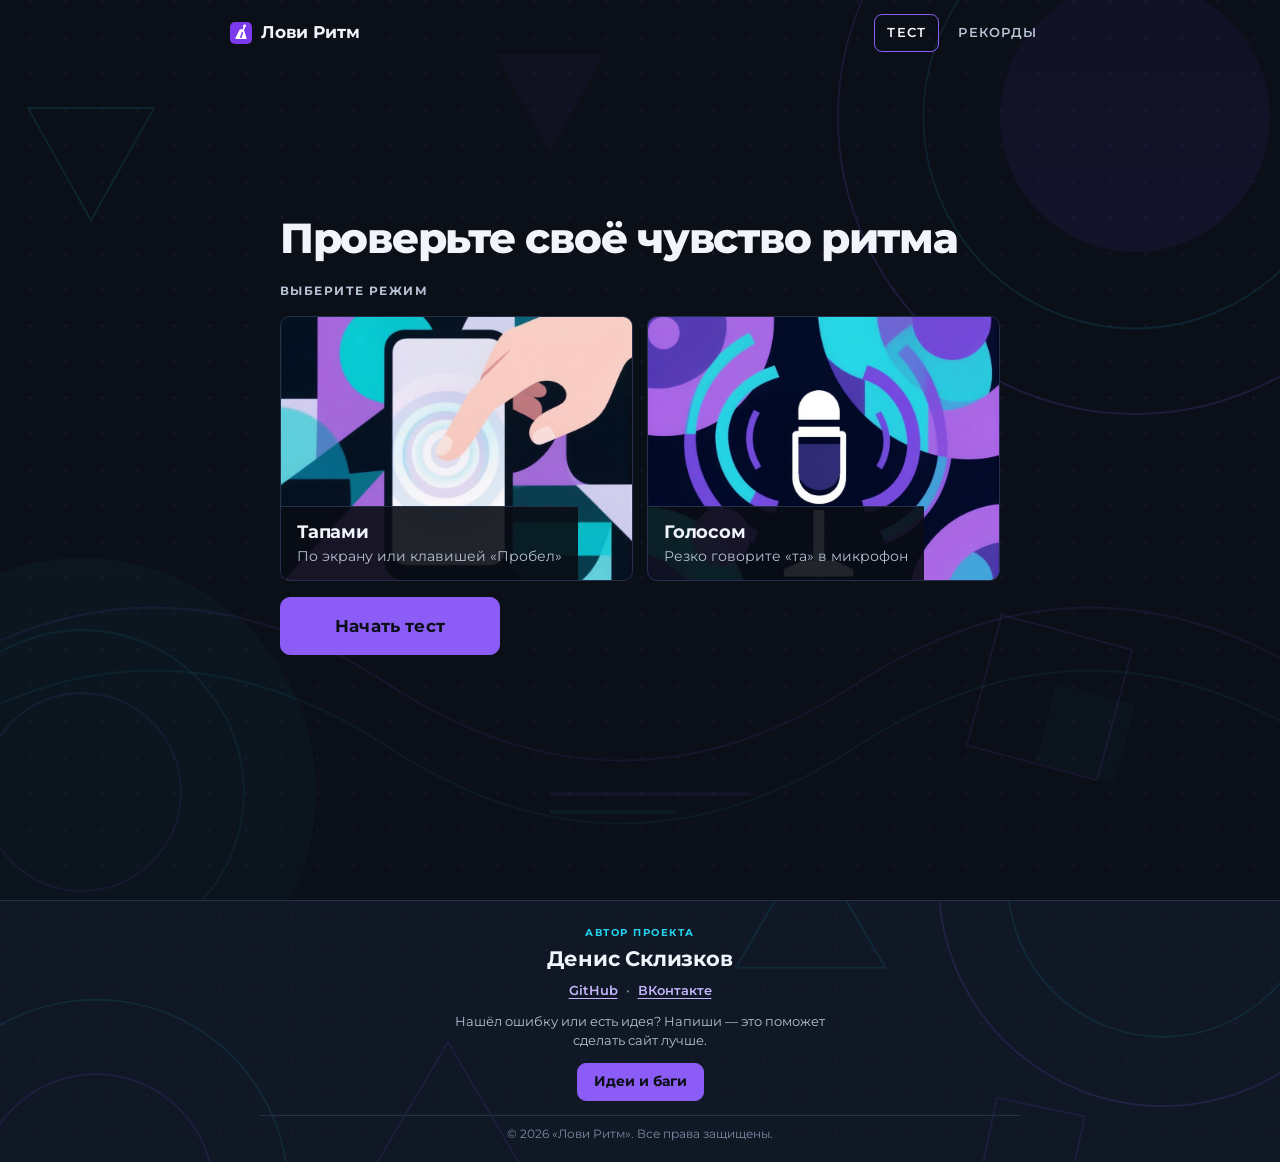
==== index.html @ a4153d5f "Добавить SEO-файлы, favicon и Open Graph" ====
﻿<!DOCTYPE html>
<html lang="ru">
<head>
  <meta charset="utf-8">
  <meta name="viewport" content="width=device-width, initial-scale=1, viewport-fit=cover">
  <title>Лови Ритм — проверь чувство ритма</title>
  <meta name="description" content="20 секунд: тапай или говори «та» в такт клику, а когда звук выключится — держи темп сам. Честная шкала до 1000 баллов.">
  <meta name="robots" content="index, follow">
  <meta name="author" content="Денис Склизков">
  <meta name="theme-color" content="#0b0f18">
  <meta name="apple-mobile-web-app-capable" content="yes">
  <meta name="apple-mobile-web-app-status-bar-style" content="black-translucent">

  <link rel="canonical" href="https://loviritm.github.io/">
  <link rel="icon" href="/favicon.ico" sizes="any">
  <link rel="icon" href="/static/img/favicon.svg?v=2" type="image/svg+xml">
  <link rel="icon" href="/static/img/favicon-32.png?v=2" sizes="32x32" type="image/png">
  <link rel="apple-touch-icon" href="/static/img/apple-touch-icon.png?v=2">
  <link rel="manifest" href="/manifest.json">

  <meta property="og:type" content="website">
  <meta property="og:site_name" content="Лови Ритм">
  <meta property="og:locale" content="ru_RU">
  <meta property="og:title" content="Лови Ритм — проверь чувство ритма">
  <meta property="og:description" content="20 секунд: тапай или говори «та» в такт клику, а когда звук выключится — держи темп сам. Честная шкала до 1000 баллов.">
  <meta property="og:url" content="https://loviritm.github.io/">
  <meta property="og:image" content="https://loviritm.github.io/static/img/og-image.jpg">
  <meta property="og:image:type" content="image/jpeg">
  <meta property="og:image:width" content="1200">
  <meta property="og:image:height" content="630">
  <meta property="og:image:alt" content="Лови Ритм — проверьте чувство ритма">
  <meta name="twitter:card" content="summary_large_image">
  <meta name="twitter:title" content="Лови Ритм — проверь чувство ритма">
  <meta name="twitter:description" content="20 секунд: тапай или говори «та» в такт клику, а когда звук выключится — держи темп сам. Честная шкала до 1000 баллов.">
  <meta name="twitter:image" content="https://loviritm.github.io/static/img/og-image.jpg">
  <meta name="twitter:image:alt" content="Лови Ритм — проверьте чувство ритма">

  <script type="application/ld+json">{"@context":"https://schema.org","@graph":[{"@type":"WebSite","@id":"https://loviritm.github.io/#website","url":"https://loviritm.github.io/","name":"Лови Ритм","description":"Онлайн-тест чувства ритма: тапами или голосом.","inLanguage":"ru-RU"},{"@type":"WebPage","@id":"https://loviritm.github.io/#webpage","url":"https://loviritm.github.io/","name":"Лови Ритм — проверь чувство ритма","description":"20 секунд: тапай или говори «та» в такт клику, а когда звук выключится — держи темп сам. Честная шкала до 1000 баллов.","isPartOf":{"@id":"https://loviritm.github.io/#website"},"inLanguage":"ru-RU"},{"@type":"WebApplication","@id":"https://loviritm.github.io/#app","name":"Лови Ритм — тест чувства ритма","url":"https://loviritm.github.io/","description":"20 секунд: тапай или говори «та» в такт клику, а когда звук выключится — держи темп сам. Честная шкала до 1000 баллов.","applicationCategory":"GameApplication","operatingSystem":"Any","browserRequirements":"Requires JavaScript","offers":{"@type":"Offer","price":"0","priceCurrency":"RUB"},"author":{"@type":"Person","name":"Денис Склизков","url":"https://github.com/denklin18-star"},"isPartOf":{"@id":"https://loviritm.github.io/#website"}}]}</script>
  <link rel="stylesheet" href="/static/css/app.css?v=46">
  
</head>
<body data-page="test">
  <div class="page">
    <header class="topbar">
      <a class="brand" href="/" aria-label="Лови Ритм">
        <svg class="brand__icon" viewBox="0 0 64 64" aria-hidden="true" focusable="false">
          <rect width="64" height="64" rx="14" fill="#7c3aed"/>
          <path d="M27.4 23.2c.25-1.5 1.2-2.2 2.7-2.2h7.8c1.5 0 2.45.7 2.7 2.2L48.2 46.4c.4 2-.75 3.2-2.7 3.2H18.5c-1.95 0-3.1-1.2-2.7-3.2z" fill="#ffffff"/>
          <path d="M31.6 44.6 36.4 30" stroke="#7c3aed" stroke-width="4.6" stroke-linecap="round"/>
          <path d="M37 27.5 41.6 14.5" stroke="#ffffff" stroke-width="4.6" stroke-linecap="round"/>
          <circle cx="42.6" cy="11.8" r="4.2" fill="#ffffff"/>
        </svg>Лови Ритм
      </a>
      <nav class="topnav" aria-label="Разделы">
        <a class="nav-link is-active" href="/" aria-current="page">Тест</a>
        <a class="nav-link" href="/records.html">Рекорды</a>
      </nav>
    </header>

    <main id="main"><div class="wrap">

  <!-- ======================= СТАРТ ======================= -->
  <section id="screenStart" class="screen">
    <h1 class="hero">Проверьте своё чувство ритма</h1>

    <p class="step">Выберите режим</p>
    <div class="modes" role="group" aria-label="Способ ввода">
      <button type="button" id="modeTap" class="mode" aria-pressed="false">
        <img class="mode__img" src="/static/img/mode-tap.jpg" alt="" width="900" height="675"
             loading="eager" decoding="async">
        <span class="mode__scrim" aria-hidden="true"></span>
        <span class="mode__body">
          <span class="mode__name">Тапами</span>
          <span class="mode__desc">По экрану или клавишей «Пробел»</span>
        </span>
      </button>
      <button type="button" id="modeVoice" class="mode" aria-pressed="false">
        <img class="mode__img" src="/static/img/mode-voice.jpg" alt="" width="900" height="675"
             loading="eager" decoding="async">
        <span class="mode__scrim" aria-hidden="true"></span>
        <span class="mode__body">
          <span class="mode__name">Голосом</span>
          <span class="mode__desc">Резко говорите «та» в микрофон</span>
        </span>
      </button>
    </div>

    <button type="button" id="btnStart" class="btn btn--big">Начать тест</button>
    <p id="micStatus" class="notice" hidden></p>
  </section>

  <!-- ====================== РЕЗУЛЬТАТ ===================== -->
  <section id="screenResults" class="screen" hidden>
    <p class="pill">Тест пройден</p>

    <div class="score">
      <span id="finalScore" class="score__num">0</span>
      <span class="score__max">из 1000</span>
    </div>
    <h2 id="finalRank" class="rank"></h2>
    <p id="finalNote" class="lead lead--small"></p>

    <div class="stats">
      <div class="stat"><b id="statAbs">—</b><span>средняя ошибка</span></div>
      <div class="stat"><b id="statSpread">—</b><span>разброс</span></div>
      <div class="stat"><b id="statBias">—</b><span>спешите / тянете</span></div>
      <div class="stat"><b id="statTaps">—</b><span>зачётных ударов</span></div>
    </div>

    <form id="saveForm" class="save">
      <input id="nameInput" type="text" maxlength="20" placeholder="Ваше имя"
             autocomplete="off" aria-label="Ваше имя">
      <button id="btnSave" class="btn btn--big" type="submit">Сохранить в рекорды</button>
    </form>
    <p id="saveMsg" class="notice"></p>

    <div class="actions">
      <button type="button" id="btnAgain" class="btn btn--ghost">Пройти ещё раз</button>
      <a class="btn btn--ghost" href="/records.html">Таблица рекордов</a>
    </div>

    <details class="details">
      <summary>Подробно по ударам</summary>
      <div id="beatCells" class="cells"></div>
      <div id="chart" class="chart"></div>
    </details>
  </section>
</div>

<!-- ============ ТЕСТ: тап работает по всему экрану ============ -->
<section id="screenTest" class="stage-wrap" hidden>
  <div id="stage" class="stage" role="button" tabindex="0" aria-label="Тапайте в ритм">
    <p id="stageKicker" class="stage__kicker"></p>
    <p id="stageMain" class="stage__main"></p>
    <p id="stageSub" class="stage__sub"></p>
  </div>
  <button type="button" id="btnStop" class="stage__stop">Завершить</button>
</section>
</main>
  </div>

  <footer class="foot">
    <section class="author-card" aria-labelledby="authorTitle" data-reveal>
      <p class="author-card__kicker" id="authorTitle">Автор проекта</p>
      <p class="author-card__name">Денис Склизков</p>
      <p class="author-card__links">
        <a href="https://github.com/denklin18-star" target="_blank" rel="noopener noreferrer">GitHub</a>
        <span class="author-card__sep" aria-hidden="true">·</span>
        <a href="https://vk.ru/folkdens" target="_blank" rel="noopener noreferrer">ВКонтакте</a>
      </p>
      <p class="author-card__lead">
        Нашёл ошибку или есть идея? Напиши — это поможет сделать сайт лучше.
      </p>
      <a class="author-card__cta"
         href="https://forms.yandex.ru/u/6af823d995add5f825b79e10/"
         target="_blank"
         rel="noopener noreferrer">
        Идеи и баги
      </a>
      <p class="author-card__copyright">© 2026 «Лови Ритм». Все права защищены.</p>
    </section>
  </footer>

  <script src="/static/js/online.js?v=1" defer></script>
  <script src="/static/js/site.js?v=9" defer></script>
  <script src="/static/js/feedback.js?v=5" defer></script>
  <script src="/static/js/voice-gate.js?v=4" defer></script><script src="/static/js/mic.js?v=4" defer></script><script src="/static/js/test.js?v=32" defer></script>
</body>
</html>
---- static/css/app.css ----
﻿/* ============================================================
   Лови Ритм — единый стиль (тест + рекорды)
   Тёмная тема, геометрическая графика, крупная типографика.
   ============================================================ */

/* Montserrat — геометрический гротеск с кириллицей, лежит локально,
   поэтому сайт остаётся офлайновым. */
@font-face {
  font-family: "Montserrat";
  font-style: normal;
  font-weight: 300 900;
  font-display: swap;
  src: url("/static/fonts/montserrat-cyrillic.woff2") format("woff2");
  unicode-range: U+0301, U+0400-045F, U+0490-0491, U+04B0-04B1, U+2116;
}

@font-face {
  font-family: "Montserrat";
  font-style: normal;
  font-weight: 300 900;
  font-display: swap;
  src: url("/static/fonts/montserrat-latin.woff2") format("woff2");
  unicode-range: U+0000-00FF, U+0131, U+0152-0153, U+02BB-02BC, U+02C6, U+02DA, U+02DC,
    U+0304, U+0308, U+0329, U+2000-206F, U+20AC, U+2122, U+2191, U+2193, U+2212, U+2215,
    U+FEFF, U+FFFD;
}

:root {
  --bg: #0b0f18;
  --card: #131a26;
  --card-2: #182131;
  --line: #253149;
  --text: #f1f5fb;
  --dim: #b6c1d4;
  --muted: #7d8aa3;
  --accent: #8b5cf6;
  --accent-strong: #7c3aed;
  --accent-2: #22d3ee;
  --mint: #4ade80;
  --warn: #fbbf24;
  --bad: #fb7185;
  --radius: 10px;

  /* Геометрический орнамент вместо фотографии: одинаково читается
     на любом экране, не требует отдельного кадра под мобильные. */
  --bg-pattern: url("/static/img/bg-geometry.svg");

  /* Типографическая шкала: заголовки, текст, подписи. */
  --fs-h1: clamp(32px, 4.6vw, 42px);
  --fs-h2: clamp(23px, 3vw, 28px);
  --fs-lead: clamp(16px, 1.5vw, 17.5px);
  --fs-body: 15.5px;
  --fs-small: 13.5px;
  --fs-micro: 11.5px;
  --lh-tight: 1.1;
  --lh-text: 1.6;
}

* { box-sizing: border-box; }

[hidden] { display: none !important; }

html { -webkit-text-size-adjust: 100%; }

body {
  margin: 0;
  min-height: 100dvh;
  display: flex;
  flex-direction: column;
  overflow-x: hidden;
  font-family: "Montserrat", system-ui, -apple-system, "Segoe UI", Roboto, "Helvetica Neue", Arial, sans-serif;
  color: var(--text);
  background: var(--bg);
  line-height: 1.6;
}

/* Оболочка сайта: шапка и контент занимают ровно один экран.
   Панель автора лежит ниже, поэтому её видно только при прокрутке. */
.page {
  display: flex;
  flex-direction: column;
  width: 100%;
  min-height: 100dvh;
}

/* Контент растягивается на свободное место, подвал идёт следом за ним. */
main {
  flex: 1 0 auto;
  display: flex;
  flex-direction: column;
}

/* Фон страницы: плоский геометрический орнамент, приглушённый
   затемнением — текст и карточки остаются читаемыми. */
body::before {
  content: "";
  position: fixed;
  inset: 0;
  z-index: -1;
  pointer-events: none;
  background:
    linear-gradient(180deg,
      rgba(11, 15, 24, 0.55) 0%,
      rgba(11, 15, 24, 0.40) 40%,
      rgba(11, 15, 24, 0.62) 100%),
    var(--bg-pattern) center / cover no-repeat,
    var(--bg);
}

body.is-testing { overflow: hidden; }


a { color: inherit; }

button, input { font: inherit; }

/* --------------------------- Шапка --------------------------- */

.topbar {
  display: flex;
  flex-wrap: wrap;
  align-items: center;
  justify-content: space-between;
  gap: 8px 12px;
  padding: 14px max(20px, env(safe-area-inset-right, 0px)) 14px max(20px, env(safe-area-inset-left, 0px));
  width: 100%;
  max-width: 860px;
  margin: 0 auto;
}

.brand {
  display: inline-flex;
  align-items: center;
  gap: 9px;
  font-weight: 700;
  font-size: 17px;
  letter-spacing: -0.01em;
  text-decoration: none;
}

.brand__icon {
  width: 22px;
  height: 22px;
  display: block;
  flex: none;
}

.topnav { display: flex; flex-wrap: wrap; gap: 6px; }

.topnav .nav-link {
  text-decoration: none;
  color: var(--dim);
  font-size: 12.5px;
  font-weight: 600;
  letter-spacing: 0.1em;
  text-transform: uppercase;
  padding: 8px 12px;
  border-radius: 8px;
  border: 1px solid transparent;
}

.topnav .nav-link:hover { color: var(--text); }

.topnav .nav-link.is-active {
  color: var(--text);
  background: transparent;
  border-color: var(--accent);
}

/* -------------------------- Каркас --------------------------- */

.wrap {
  flex: 1 0 auto;
  display: flex;
  flex-direction: column;
  width: 100%;
  max-width: 760px;
  margin: 0 auto;
  padding: 24px max(20px, env(safe-area-inset-right, 0px)) 24px max(20px, env(safe-area-inset-left, 0px));
}

.screen { display: flex; flex-direction: column; gap: 16px; }

/* Главная: блок стоит по центру свободного места, поэтому отступы
   сверху и снизу одинаковые. При нехватке высоты упирается вверх. */
#screenStart { margin-block: auto; }

/* Воздух между контентом и панелью автора на обеих страницах:
   на широких экранах блок главной заодно поднимается ближе к шапке. */
body[data-page="test"] main,
body[data-page="records"] main { padding-bottom: 96px; }

/* На телефонах контент занимает экран целиком — отступ поменьше. */
@media (max-width: 899px) {
  body[data-page="test"] main,
  body[data-page="records"] main { padding-bottom: 80px; }
}

/* Надзаголовок: мелкая подпись над H1, без плашки. */
.pill {
  align-self: flex-start;
  margin: 0;
  padding: 0;
  font-size: var(--fs-micro);
  font-weight: 700;
  letter-spacing: 0.16em;
  text-transform: uppercase;
  color: var(--accent-2);
  background: none;
  border: none;
  border-radius: 0;
}

.hero {
  margin: 0;
  font-size: var(--fs-h1);
  font-weight: 800;
  letter-spacing: -0.03em;
  line-height: var(--lh-tight);
  color: var(--text);
  max-width: 26ch;
  text-wrap: balance;
  overflow-wrap: break-word;
}

.hero--small { font-size: var(--fs-h2); max-width: 24ch; }

.lead {
  margin: 0;
  max-width: 58ch;
  font-size: var(--fs-lead);
  line-height: var(--lh-text);
  color: var(--dim);
}

.lead b { color: var(--text); font-weight: 600; }

.lead--small { font-size: var(--fs-body); max-width: 64ch; }

.step {
  margin: 4px 0 0;
  font-size: 12px;
  font-weight: 700;
  letter-spacing: 0.12em;
  text-transform: uppercase;
  color: var(--dim);
}

.hint {
  margin: 0;
  max-width: 62ch;
  font-size: var(--fs-small);
  line-height: 1.55;
  color: var(--muted);
}

.hint b { color: var(--dim); }

/* --------------------------- Кнопки -------------------------- */

.btn {
  display: inline-flex;
  align-items: center;
  justify-content: center;
  gap: 8px;
  border: 1px solid var(--line);
  border-radius: var(--radius);
  background: transparent;
  color: var(--text);
  padding: 12px 20px;
  font-size: var(--fs-body);
  font-weight: 600;
  text-decoration: none;
  cursor: pointer;
  transition: border-color 0.15s ease, background 0.15s ease, color 0.15s ease, transform 0.08s ease;
  -webkit-tap-highlight-color: transparent;
}

.btn:hover { border-color: var(--accent); color: #ffffff; }
.btn:active { transform: translateY(1px); }
.btn:disabled { opacity: 0.55; cursor: default; }

.btn--big {
  width: 100%;
  padding: 15px 24px;
  font-size: 16.5px;
  font-weight: 700;
  letter-spacing: 0.01em;
  color: #0b0f18;
  border: 1px solid var(--accent);
  border-radius: var(--radius);
  background: var(--accent);
  box-shadow: none;
}

.btn--big:hover {
  background: #a78bfa;
  border-color: #a78bfa;
  color: #0b0f18;
}

.btn--big:active { background: var(--accent-strong); border-color: var(--accent-strong); }

.btn--ghost { background: transparent; }

.actions {
  display: flex;
  flex-wrap: wrap;
  gap: 10px;
  justify-content: flex-start;
  margin-top: 4px;
}

.actions .btn { flex: 0 1 auto; }

/* В строке действий крупная кнопка тоже по содержимому. */
.actions .btn--big {
  width: auto;
  min-width: 200px;
}

/* На широком экране главная кнопка не растягивается во всю колонку. */
@media (min-width: 640px) {
  .screen > .btn--big {
    width: auto;
    align-self: flex-start;
    min-width: 220px;
  }
}

/* ----------------------- Выбор режима ------------------------ */

.modes {
  display: grid;
  grid-template-columns: repeat(auto-fit, minmax(230px, 1fr));
  gap: 14px;
}

.mode {
  position: relative;
  display: flex;
  flex-direction: column;
  justify-content: flex-end;
  overflow: hidden;
  padding: 0;
  min-height: 210px;
  aspect-ratio: 4 / 3;
  border-radius: var(--radius);
  border: 1px solid var(--line);
  background: var(--card);
  color: var(--text);
  cursor: pointer;
  text-align: left;
  transition: border-color 0.15s ease, transform 0.08s ease;
  -webkit-tap-highlight-color: transparent;
}

.mode:active { transform: translateY(1px); }
.mode:disabled { cursor: default; }

/* Иллюстрация режима: заполняет карточку, подпись лежит на плоской
   плашке — никаких градиентов и свечения. */
.mode__img {
  position: absolute;
  inset: 0;
  width: 100%;
  height: 100%;
  object-fit: cover;
  object-position: center;
  filter: none;
}

.mode__scrim {
  position: absolute;
  inset: 0;
  background: none;
}

.mode__body {
  position: relative;
  display: flex;
  flex-direction: column;
  gap: 3px;
  padding: 14px 16px;
  background: rgba(9, 13, 21, 0.9);
  border-top: 1px solid var(--line);
}

.mode__name {
  font-size: 18px;
  font-weight: 700;
  letter-spacing: -0.01em;
  line-height: 1.25;
}

.mode__desc {
  font-size: var(--fs-small);
  line-height: 1.4;
  color: var(--dim);
  text-wrap: pretty;
}

.mode:hover { border-color: #3d4a6b; }

.mode.is-on {
  border-color: var(--accent);
  background: var(--card-2);
}

.mode.is-on .mode__body {
  background: var(--accent);
  border-top-color: var(--accent);
}

.mode.is-on .mode__name,
.mode.is-on .mode__desc { color: #0b0f18; }

.notice {
  margin: 0;
  font-size: var(--fs-small);
  line-height: 1.55;
  color: var(--dim);
  min-height: 1.2em;
}

.notice.is-error { color: var(--bad); }

/* --------------------- Экран теста (тап) --------------------- */

.stage-wrap {
  position: fixed;
  inset: 0;
  z-index: 60;
  display: flex;
  flex-direction: column;
}

.stage {
  position: relative;
  overflow: hidden;
  flex: 1;
  display: flex;
  flex-direction: column;
  align-items: center;
  justify-content: center;
  gap: 20px;
  padding: 40px max(22px, env(safe-area-inset-right, 0px)) 110px max(22px, env(safe-area-inset-left, 0px));
  text-align: center;
  cursor: pointer;
  user-select: none;
  -webkit-user-select: none;
  -webkit-tap-highlight-color: transparent;
  touch-action: manipulation;
  background:
    linear-gradient(180deg,
      rgba(11, 15, 24, 0.55) 0%,
      rgba(11, 15, 24, 0.35) 45%,
      rgba(11, 15, 24, 0.70) 100%),
    var(--bg-pattern) center / cover no-repeat,
    var(--bg);
  outline: none;
}

.stage__kicker {
  margin: 0;
  max-width: 100%;
  font-size: clamp(12px, 2.4vw, 19px);
  font-weight: 700;
  letter-spacing: 0.14em;
  text-transform: uppercase;
  color: var(--dim);
  overflow-wrap: anywhere;
}

.stage__main {
  margin: 0;
  font-size: clamp(36px, 9.5vw, 96px);
  font-weight: 850;
  letter-spacing: -0.02em;
  line-height: 1.08;
  max-width: min(16ch, 100%);
  overflow-wrap: anywhere;
}

.stage__main.is-count {
  font-size: clamp(110px, 30vw, 240px);
  font-variant-numeric: tabular-nums;
  color: #c2b0ff;
}

.stage__sub {
  margin: 0;
  font-size: clamp(19px, 3.6vw, 30px);
  font-weight: 500;
  color: var(--dim);
  max-width: min(24ch, 100%);
  overflow-wrap: anywhere;
}

/* Без музыки: тот же кадр, но с янтарным свечением — сразу видно,
   что что-то изменилось. */
.stage.is-silent {
  background:
    linear-gradient(180deg,
      rgba(11, 15, 24, 0.72) 0%,
      rgba(11, 15, 24, 0.55) 45%,
      rgba(11, 15, 24, 0.78) 100%),
    var(--bg-pattern) center / cover no-repeat,
    var(--bg);
}

.stage.is-silent .stage__kicker { color: var(--warn); }

/* Первые секунды тишины: максимально заметное «Продолжайте!». */
.stage.is-alert {
  background:
    linear-gradient(180deg,
      rgba(11, 15, 24, 0.70) 0%,
      rgba(11, 15, 24, 0.50) 45%,
      rgba(11, 15, 24, 0.80) 100%),
    var(--bg-pattern) center / cover no-repeat,
    var(--bg);
}

.stage.is-alert .stage__main {
  color: var(--warn);
  font-size: clamp(30px, 11vw, 120px);
  animation: alertPulse 0.9s ease-in-out infinite;
}

.stage.is-alert .stage__sub { color: var(--text); }

@keyframes alertPulse {
  0%, 100% { transform: scale(1); }
  50% { transform: scale(1.05); }
}

.tap-ripple {
  position: absolute;
  left: 50%;
  top: 50%;
  width: 200px;
  height: 200px;
  margin: -100px 0 0 -100px;
  border: 3px solid rgba(255, 255, 255, 0.75);
  border-radius: 50%;
  pointer-events: none;
  animation: ripple 0.45s ease-out forwards;
}

@keyframes ripple {
  from { transform: scale(0.55); opacity: 0.85; }
  to { transform: scale(1.5); opacity: 0; }
}

/* На широком экране круги крупнее; на телефоне 200px — предел,
   иначе кольцо уходит за края. */
@media (min-width: 720px) {
  .tap-ripple {
    width: 360px;
    height: 360px;
    margin: -180px 0 0 -180px;
    border-width: 4px;
  }
}

.stage__stop {
  position: absolute;
  left: 50%;
  bottom: calc(18px + env(safe-area-inset-bottom, 0px));
  transform: translateX(-50%);
  padding: 10px 20px;
  font-size: 13px;
  font-weight: 600;
  letter-spacing: 0.1em;
  text-transform: uppercase;
  color: var(--dim);
  background: rgba(19, 26, 38, 0.92);
  border: 1px solid var(--line);
  border-radius: 8px;
  cursor: pointer;
  -webkit-tap-highlight-color: transparent;
}

.stage__stop:hover { color: var(--text); }

/* -------------------------- Результат ------------------------ */

.score {
  display: flex;
  align-items: baseline;
  gap: 10px;
}

.score__num {
  font-size: clamp(56px, 11vw, 84px);
  font-weight: 800;
  line-height: 1;
  font-variant-numeric: tabular-nums;
  letter-spacing: -0.03em;
  color: var(--text);
}

.score__max { color: var(--muted); font-size: var(--fs-small); }

.rank {
  margin: 0;
  font-size: var(--fs-h2);
  font-weight: 600;
  line-height: 1.3;
  letter-spacing: -0.01em;
  color: var(--text);
  max-width: 30ch;
  overflow-wrap: break-word;
}

.stats {
  display: grid;
  grid-template-columns: repeat(auto-fit, minmax(150px, 1fr));
  gap: 12px;
  margin-top: 4px;
}

.stat {
  display: flex;
  flex-direction: column;
  align-items: center;
  gap: 3px;
  padding: 16px 12px;
  background: var(--card);
  border: 1px solid var(--line);
  border-radius: var(--radius);
  text-align: center;
}

.stat b {
  font-size: 22px;
  font-weight: 650;
  line-height: 1.2;
  font-variant-numeric: tabular-nums;
}

.stat span { font-size: 13px; color: var(--muted); }

/* Экран результата: балл и подписи по центру, балл крупный
   и со свечением — это главное, что человек здесь ищет. */
#screenResults {
  align-items: center;
  text-align: center;
}

#screenResults .pill { align-self: center; }

#screenResults .score {
  flex-direction: column;
  align-items: center;
  gap: 2px;
}

#screenResults .score__num {
  font-size: clamp(78px, 15vw, 118px);
  line-height: 0.95;
  font-weight: 800;
  color: #c2b0ff;
}

#screenResults .score__max { font-size: var(--fs-body); }

#screenResults .rank,
#screenResults .lead {
  margin-inline: auto;
  text-align: center;
}

#screenResults .stats { width: 100%; }
#screenResults .save { width: 100%; justify-content: center; }
#screenResults .actions { width: 100%; justify-content: center; }
#screenResults .details { width: 100%; text-align: left; }

.save {
  display: flex;
  flex-wrap: wrap;
  gap: 12px;
  margin-top: 8px;
}

.save input {
  flex: 1 1 220px;
  min-width: 0;
  padding: 13px 16px;
  font-size: var(--fs-body);
  color: var(--text);
  background: var(--card);
  border: 1px solid var(--line);
  border-radius: var(--radius);
  outline: none;
}

.save input:focus { border-color: var(--accent); }

/* Кнопка стоит рядом с полем, а не отдельной строкой во всю ширину. */
.save .btn {
  flex: 0 0 auto;
  width: auto;
  min-width: 200px;
}

@media (max-width: 520px) {
  .save .btn { width: 100%; }
}

.details {
  margin-top: 16px;
  background: var(--card);
  border: 1px solid var(--line);
  border-radius: var(--radius);
  padding: 16px 18px;
}

.details summary {
  cursor: pointer;
  font-size: var(--fs-body);
  font-weight: 600;
  color: var(--dim);
}

.cells {
  display: flex;
  flex-wrap: wrap;
  gap: 5px;
  margin: 16px 0;
}

.cells i {
  width: 16px;
  height: 26px;
  border-radius: 3px;
  background: #333c4e;
}

.cells i.good { background: var(--mint); }
.cells i.ok { background: var(--warn); }
.cells i.bad { background: var(--bad); }

.chart svg { width: 100%; height: auto; display: block; }

/* --------------------------- Рекорды ------------------------- */

.table-card {
  margin-top: 10px;
  max-width: 100%;
  background: var(--card);
  border: 1px solid var(--line);
  border-radius: var(--radius);
  overflow-x: auto;
  -webkit-overflow-scrolling: touch;
}

.table {
  width: 100%;
  border-collapse: collapse;
  font-size: 14.5px;
  min-width: 560px;
}

.table th, .table td {
  padding: 12px 14px;
  text-align: left;
  border-bottom: 1px solid var(--line);
  white-space: nowrap;
}

.table th {
  font-size: var(--fs-micro);
  font-weight: 600;
  letter-spacing: 0.07em;
  text-transform: uppercase;
  color: var(--muted);
}

.table tr:last-child td { border-bottom: none; }
.table td.num, .table th.num { text-align: right; }
.table td b { font-variant-numeric: tabular-nums; }

.table tbody tr:first-child td:first-child { color: var(--warn); font-weight: 600; }

.table td.num b { font-weight: 600; }

/* Баллы — тот же светло-фиолетовый, что и на экране результата. */
.table td:nth-child(4) b { color: #c2b0ff; }

@media (hover: hover) {
  .table tbody tr:hover { background: rgba(255, 255, 255, 0.02); }
}

/* На телефоне семь колонок не читаются, а горизонтальный скролл
   прятал баллы и дату. Поэтому строка становится карточкой. */
@media (max-width: 620px) {
  .table-card {
    background: transparent;
    border: none;
    border-radius: 0;
    overflow: visible;
  }

  .table {
    display: block;
    min-width: 0;
  }

  .table thead { display: none; }

  .table tbody {
    display: flex;
    flex-direction: column;
    gap: 10px;
  }

  .table tbody tr {
    display: grid;
    grid-template-columns: 24px minmax(0, 1fr) auto;
    align-items: baseline;
    column-gap: 10px;
    row-gap: 3px;
    padding: 14px 16px;
    background: var(--card);
    border: 1px solid var(--line);
    border-radius: var(--radius);
  }

  .table td {
    display: block;
    padding: 0;
    border: none;
    white-space: normal;
  }

  /* Класс .num выравнивает ячейки вправо для таблицы; в карточке
     правыми остаются только баллы, ошибка и дата. */
  .table td.num { text-align: left; }

  .table td:nth-child(3) .tag {
    font-size: 11px;
    padding: 2px 8px;
  }

  .table td:nth-child(1) {
    grid-column: 1;
    grid-row: 1;
    font-size: 12.5px;
    color: var(--muted);
    font-variant-numeric: tabular-nums;
  }

  .table td:nth-child(2) {
    grid-column: 2;
    grid-row: 1;
    font-size: 16px;
    font-weight: 600;
    overflow-wrap: anywhere;
  }

  .table td:nth-child(4) {
    grid-column: 3;
    grid-row: 1;
    font-size: 20px;
    font-weight: 750;
    text-align: right;
    font-variant-numeric: tabular-nums;
  }

  .table td:nth-child(3) {
    grid-column: 2;
    grid-row: 2;
  }

  .table td:nth-child(5) {
    grid-column: 3;
    grid-row: 2;
    font-size: 12.5px;
    color: var(--dim);
    text-align: right;
  }

  .table td:nth-child(5)::before {
    content: "ошибка ";
    color: var(--muted);
  }

  .table td:nth-child(6) {
    grid-column: 2;
    grid-row: 3;
    font-size: 12.5px;
    color: var(--muted);
  }

  .table td:nth-child(6)::before { content: "удары "; }

  .table td:nth-child(7) {
    grid-column: 3;
    grid-row: 3;
    font-size: 12.5px;
    color: var(--muted);
    text-align: right;
  }

  .table td:nth-child(7)::before { content: "дата "; }

  .table td[colspan] {
    grid-column: 1 / -1;
    grid-row: 1;
    text-align: center;
    color: var(--dim);
    font-weight: 400;
  }

  /* Три плитки в один ряд: две колонки оставляли третью висеть отдельно. */
  .stats {
    grid-template-columns: repeat(3, minmax(0, 1fr));
    gap: 8px;
  }

  .stat { padding: 14px 8px; }
  .stat b { font-size: 20px; }
  .stat span { font-size: 11.5px; line-height: 1.25; }
}

/* --------------------- Карточка игрока ----------------------- */

.tag {
  display: inline-block;
  padding: 3px 8px;
  border-radius: 4px;
  font-size: var(--fs-micro);
  font-weight: 600;
  letter-spacing: 0.04em;
  text-transform: uppercase;
  white-space: nowrap;
  color: var(--accent-2);
  background: transparent;
  border: 1px solid var(--line);
}

#pmMode { align-self: center; }

.player-link {
  background: none;
  border: none;
  padding: 0;
  font: inherit;
  font-weight: 600;
  color: var(--text);
  text-align: left;
  cursor: pointer;
  text-decoration: underline;
  text-decoration-color: rgba(139, 92, 246, 0.55);
  text-decoration-thickness: 1px;
  text-underline-offset: 3px;
  -webkit-tap-highlight-color: transparent;
}

.player-link:hover { color: #c4b5fd; }

.modal {
  position: fixed;
  inset: 0;
  z-index: 80;
  display: flex;
  align-items: center;
  justify-content: center;
  padding: 20px max(20px, env(safe-area-inset-right, 0px)) 20px max(20px, env(safe-area-inset-left, 0px));
}

.modal__backdrop {
  position: absolute;
  inset: 0;
  background: rgba(5, 7, 11, 0.72);
  backdrop-filter: blur(4px);
}

.modal__card {
  position: relative;
  width: 100%;
  max-width: 480px;
  max-height: 90dvh;
  overflow: auto;
  display: flex;
  flex-direction: column;
  gap: 12px;
  padding: 22px 20px;
  background: var(--card);
  border: 1px solid var(--line);
  border-radius: var(--radius);
  box-shadow: none;
}

/* В диалоге содержимое по-прежнему по центру. */
.modal__card .pill { align-self: center; }
.modal__card .score { justify-content: center; }
.modal__card .rank { text-align: center; margin: 0 auto; }
.modal__card .notice { text-align: center; }

.modal__close {
  position: absolute;
  top: 10px;
  right: 12px;
  width: 36px;
  height: 36px;
  border-radius: 50%;
  border: 1px solid var(--line);
  background: transparent;
  color: var(--dim);
  font-size: 22px;
  line-height: 1;
  cursor: pointer;
}

.modal__close:hover { color: var(--text); }

.modal__name {
  margin: 0;
  text-align: center;
  font-size: 22px;
  font-weight: 600;
  letter-spacing: -0.01em;
  overflow-wrap: break-word;
}

.score--modal .score__num {
  font-size: clamp(44px, 10vw, 60px);
  font-weight: 800;
  color: #c2b0ff;
}

/* ---------------------------- Футер -------------------------- */

.foot {
  flex: none;
  padding: 0;
}

.author-card {
  position: relative;
  width: 100%;
  max-width: none;
  margin: 0;
  padding: 24px 20px 20px;
  background: #101826;
  color: var(--text);
  border: 0;
  border-top: 1px solid var(--line);
  border-radius: 0;
  text-align: center;
  overflow: hidden;
  transition: opacity 0.7s ease, transform 0.7s ease;
  will-change: opacity, transform;
}

/* Тот же геометрический орнамент, что и на фоне, только тише. */
.author-card::before {
  content: "";
  position: absolute;
  inset: 0;
  z-index: 0;
  pointer-events: none;
  background: url("/static/img/panel-geometry.svg") center / cover no-repeat;
  opacity: 0.7;
}

.author-card > * {
  position: relative;
  z-index: 1;
}

.author-card.is-reveal-ready {
  opacity: 0;
  visibility: hidden;
  pointer-events: none;
  transition: opacity 0.7s ease, visibility 0s linear 0.7s;
}

.author-card.is-reveal-ready.is-visible {
  opacity: 1;
  visibility: visible;
  pointer-events: auto;
  transition: opacity 0.7s ease, visibility 0s linear 0s;
}

.author-card__kicker {
  margin: 0 0 5px;
  color: var(--accent-2);
  font-size: 10px;
  font-weight: 700;
  letter-spacing: 0.15em;
  text-transform: uppercase;
}

.author-card__name {
  margin: 0;
  font-size: clamp(18px, 2.4vw, 21px);
  font-weight: 700;
  line-height: 1.25;
  letter-spacing: -0.01em;
  color: var(--text);
}

.author-card__links {
  display: flex;
  flex-wrap: wrap;
  align-items: center;
  justify-content: center;
  gap: 8px;
  margin: 8px 0 0;
  font-size: 13px;
  font-weight: 600;
}

.author-card__links a {
  color: #c4b5fd;
  text-decoration: underline;
  text-decoration-thickness: 1px;
  text-underline-offset: 3px;
  transition: color 0.15s ease;
}

.author-card__links a:hover { color: #ffffff; }

.author-card__sep { color: var(--muted); }

.author-card__lead {
  margin: 12px auto 0;
  max-width: 42ch;
  color: var(--dim);
  font-size: 12.5px;
  line-height: 1.5;
  text-wrap: pretty;
}

.author-card__cta {
  display: inline-flex;
  align-items: center;
  justify-content: center;
  min-height: 38px;
  margin-top: 12px;
  padding: 0 16px;
  border: 1px solid var(--accent);
  border-radius: 9px;
  background: var(--accent);
  color: #0b0f18;
  font: inherit;
  font-size: 13.5px;
  font-weight: 700;
  line-height: 1.2;
  text-decoration: none;
  cursor: pointer;
  transition: background 0.15s ease, border-color 0.15s ease;
  -webkit-tap-highlight-color: transparent;
}

.author-card__cta:hover {
  background: #a78bfa;
  border-color: #a78bfa;
}

.author-card__cta:active {
  background: var(--accent-strong);
  border-color: var(--accent-strong);
}

.author-card__cta:focus-visible,
.author-card__links a:focus-visible {
  outline: 2px solid var(--accent-2);
  outline-offset: 3px;
}

.author-card__copyright {
  margin: 14px auto 0;
  padding-top: 10px;
  max-width: 760px;
  border-top: 1px solid var(--line);
  color: var(--muted);
  font-size: 11.5px;
  line-height: 1.45;
}

/* -------------------------- Адаптив -------------------------- */

@media (max-width: 420px) {
  .topbar {
    padding-top: 12px;
    padding-bottom: 12px;
    padding-left: max(14px, env(safe-area-inset-left, 0px));
    padding-right: max(14px, env(safe-area-inset-right, 0px));
  }
  .wrap {
    padding-top: 16px;
    padding-bottom: 16px;
    padding-left: max(14px, env(safe-area-inset-left, 0px));
    padding-right: max(14px, env(safe-area-inset-right, 0px));
  }
  .foot {
    padding: 0;
  }
  .author-card {
    padding: 18px 16px 16px;
  }
  .author-card__links {
    gap: 8px;
    font-size: 12.5px;
  }
  .author-card__cta {
    width: 100%;
  }
  .stat b { font-size: 20px; }
}

@media (prefers-reduced-motion: reduce) {
  *, *::before, *::after {
    animation-duration: 0.001s !important;
    animation-iteration-count: 1 !important;
    transition: none !important;
  }
}
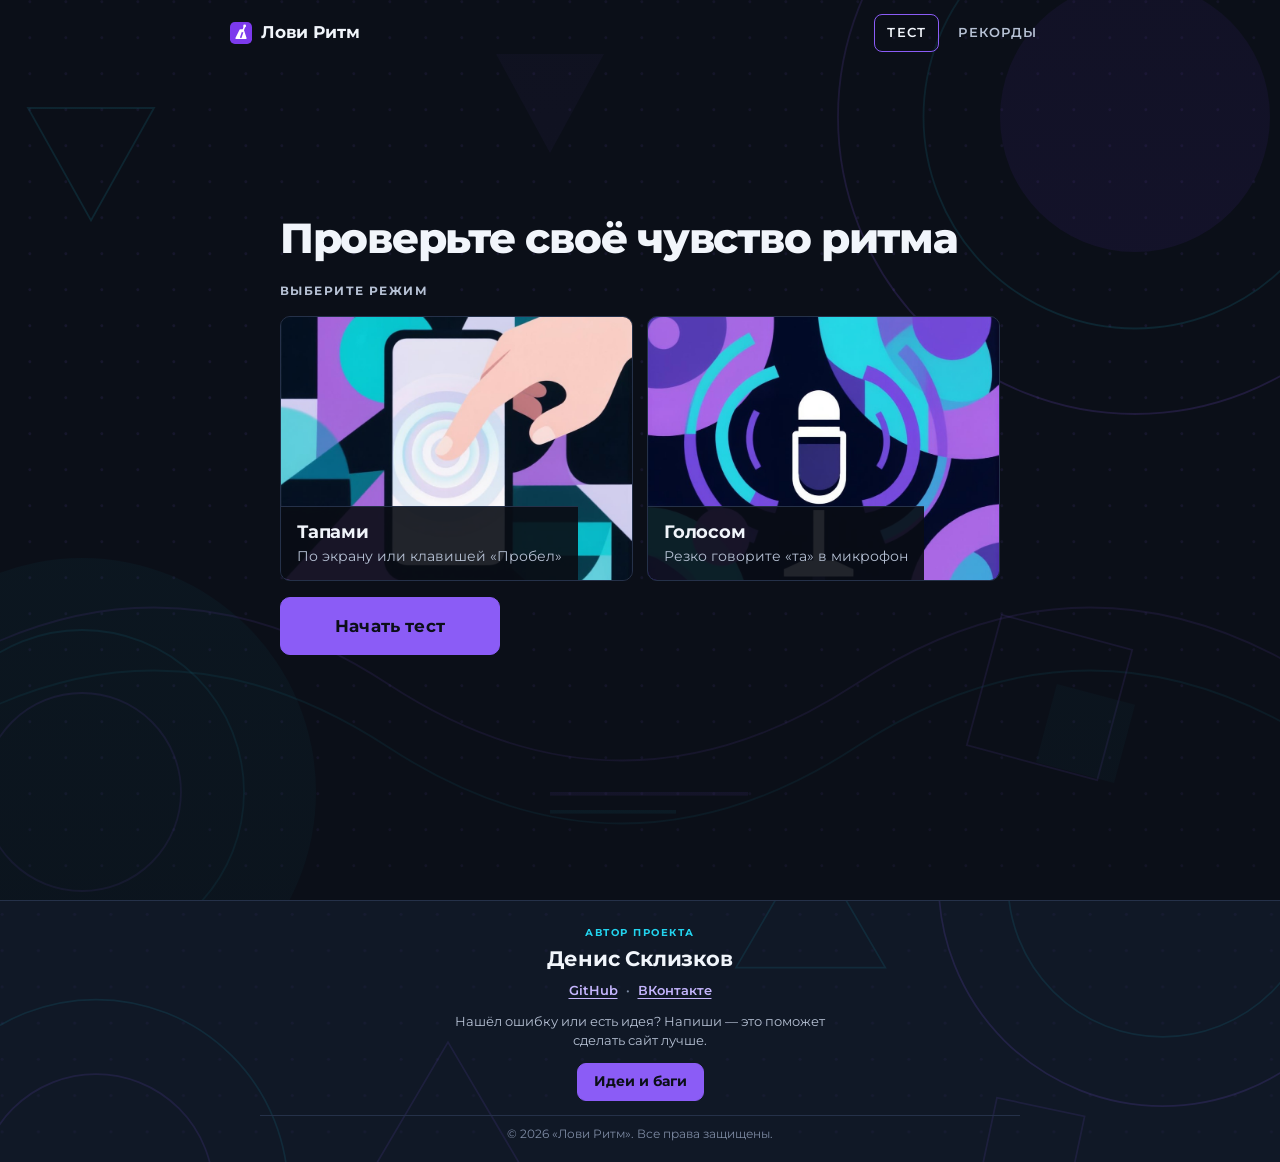
==== commit 89413854: "Добавить админку на Supabase и статистику" ====
--- a/index.html
+++ b/index.html
@@ -161,9 +161,10 @@
     </section>
   </footer>
 
-  <script src="/static/js/online.js?v=1" defer></script>
+  <script src="/static/js/online.js?v=2" defer></script>
+  <script src="/static/js/analytics.js?v=1" defer></script>
   <script src="/static/js/site.js?v=9" defer></script>
   <script src="/static/js/feedback.js?v=5" defer></script>
-  <script src="/static/js/voice-gate.js?v=4" defer></script><script src="/static/js/mic.js?v=4" defer></script><script src="/static/js/test.js?v=32" defer></script>
+  <script src="/static/js/voice-gate.js?v=4" defer></script><script src="/static/js/mic.js?v=4" defer></script><script src="/static/js/test.js?v=33" defer></script>
 </body>
 </html>
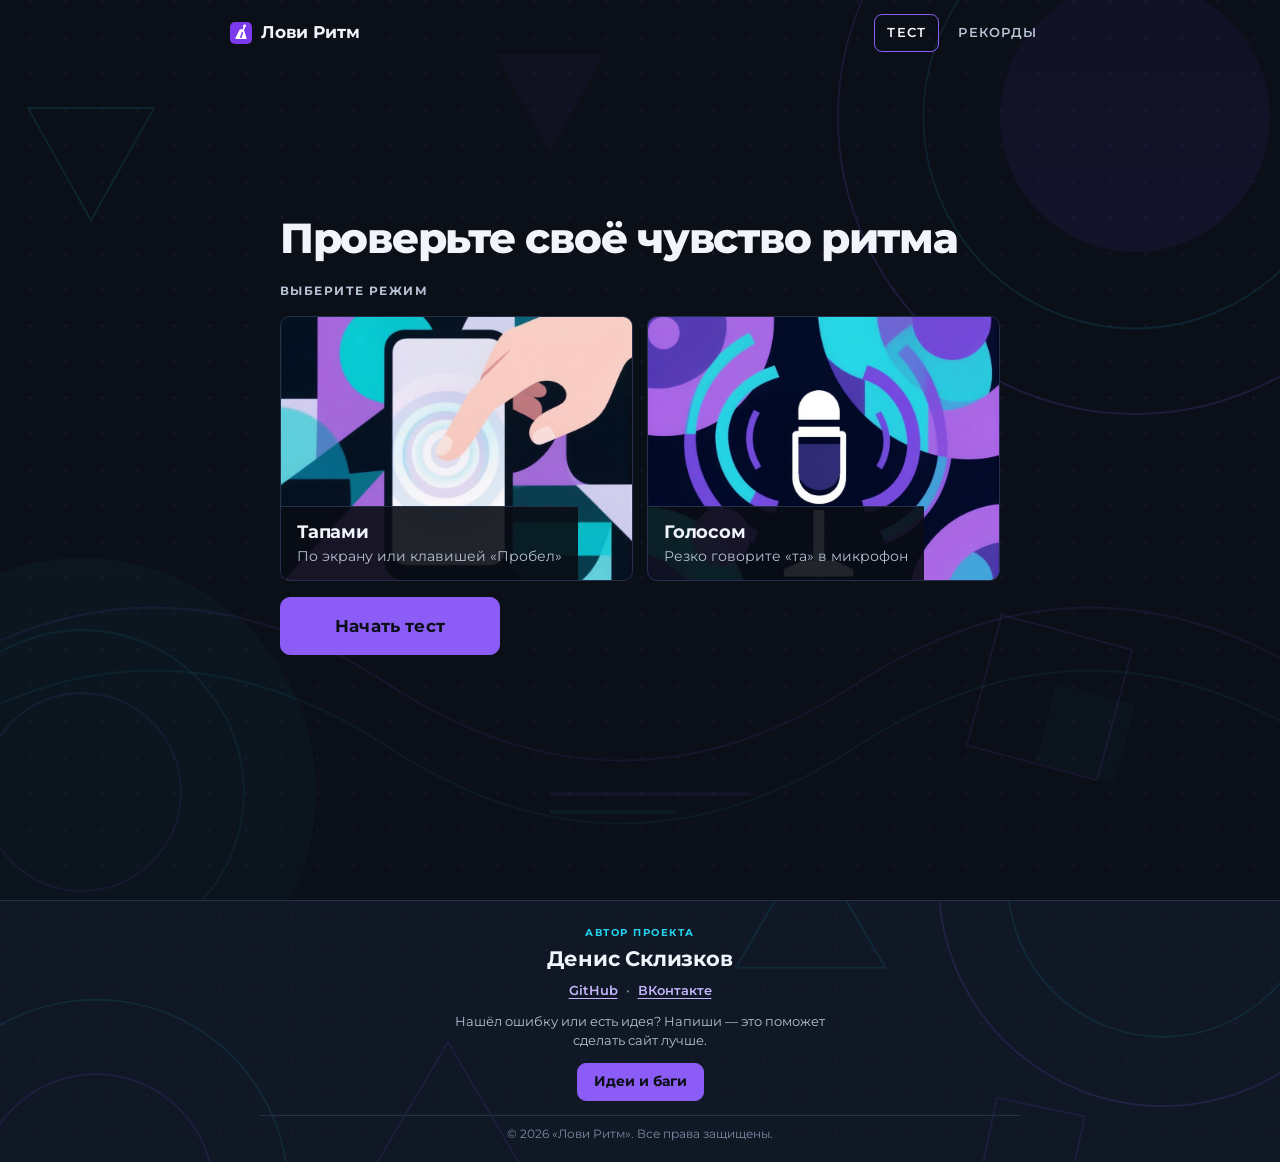
==== commit c8d10dfb: "Упростить рейтинг и добавить графики в админку" ====
--- a/index.html
+++ b/index.html
@@ -36,7 +36,7 @@
   <meta name="twitter:image:alt" content="Лови Ритм — проверьте чувство ритма">
 
   <script type="application/ld+json">{"@context":"https://schema.org","@graph":[{"@type":"WebSite","@id":"https://loviritm.github.io/#website","url":"https://loviritm.github.io/","name":"Лови Ритм","description":"Онлайн-тест чувства ритма: тапами или голосом.","inLanguage":"ru-RU"},{"@type":"WebPage","@id":"https://loviritm.github.io/#webpage","url":"https://loviritm.github.io/","name":"Лови Ритм — проверь чувство ритма","description":"20 секунд: тапай или говори «та» в такт клику, а когда звук выключится — держи темп сам. Честная шкала до 1000 баллов.","isPartOf":{"@id":"https://loviritm.github.io/#website"},"inLanguage":"ru-RU"},{"@type":"WebApplication","@id":"https://loviritm.github.io/#app","name":"Лови Ритм — тест чувства ритма","url":"https://loviritm.github.io/","description":"20 секунд: тапай или говори «та» в такт клику, а когда звук выключится — держи темп сам. Честная шкала до 1000 баллов.","applicationCategory":"GameApplication","operatingSystem":"Any","browserRequirements":"Requires JavaScript","offers":{"@type":"Offer","price":"0","priceCurrency":"RUB"},"author":{"@type":"Person","name":"Денис Склизков","url":"https://github.com/denklin18-star"},"isPartOf":{"@id":"https://loviritm.github.io/#website"}}]}</script>
-  <link rel="stylesheet" href="/static/css/app.css?v=46">
+  <link rel="stylesheet" href="/static/css/app.css?v=48">
   
 </head>
 <body data-page="test">
@@ -163,7 +163,7 @@
 
   <script src="/static/js/online.js?v=2" defer></script>
   <script src="/static/js/analytics.js?v=1" defer></script>
-  <script src="/static/js/site.js?v=9" defer></script>
+  <script src="/static/js/site.js?v=10" defer></script>
   <script src="/static/js/feedback.js?v=5" defer></script>
   <script src="/static/js/voice-gate.js?v=4" defer></script><script src="/static/js/mic.js?v=4" defer></script><script src="/static/js/test.js?v=33" defer></script>
 </body>
--- a/static/css/app.css
+++ b/static/css/app.css
@@ -789,6 +789,49 @@
 /* Баллы — тот же светло-фиолетовый, что и на экране результата. */
 .table td:nth-child(4) b { color: #c2b0ff; }
 
+/* Пользовательский рейтинг: только место, имя и дата. */
+.table--rating th:first-child,
+.table--rating td:first-child {
+  width: 72px;
+}
+
+.table--rating .rating-name {
+  font-weight: 600;
+}
+
+.table--rating .rating-date {
+  color: var(--muted);
+  white-space: nowrap;
+}
+
+.rank-badge {
+  display: inline-flex;
+  align-items: center;
+  justify-content: center;
+  width: 30px;
+  height: 30px;
+  border-radius: 10px;
+  background: rgba(255, 255, 255, 0.05);
+  color: var(--muted);
+  font-size: 13px;
+  font-weight: 700;
+  font-variant-numeric: tabular-nums;
+}
+
+.rank-badge--top {
+  color: #0b0f18;
+  background: linear-gradient(180deg, #fde68a, #f59e0b);
+}
+
+.table--rating tbody tr:nth-child(2) .rank-badge--top {
+  background: linear-gradient(180deg, #f1f5f9, #94a3b8);
+}
+
+.table--rating tbody tr:nth-child(3) .rank-badge--top {
+  background: linear-gradient(180deg, #fcd34d, #b45309);
+  color: #fff;
+}
+
 @media (hover: hover) {
   .table tbody tr:hover { background: rgba(255, 255, 255, 0.02); }
 }
@@ -923,6 +966,25 @@
   .stat { padding: 14px 8px; }
   .stat b { font-size: 20px; }
   .stat span { font-size: 11.5px; line-height: 1.25; }
+
+  /* В рейтинге всего три колонки: место, имя и дата. */
+  .table--rating tbody tr {
+    grid-template-columns: 36px minmax(0, 1fr) auto;
+  }
+
+  .table--rating td:nth-child(3) {
+    grid-column: 3;
+    grid-row: 1;
+    align-self: center;
+    font-size: 12.5px;
+    color: var(--muted);
+    text-align: right;
+    white-space: nowrap;
+  }
+
+  .table--rating td:nth-child(3)::before {
+    content: none;
+  }
 }
 
 /* --------------------- Карточка игрока ----------------------- */
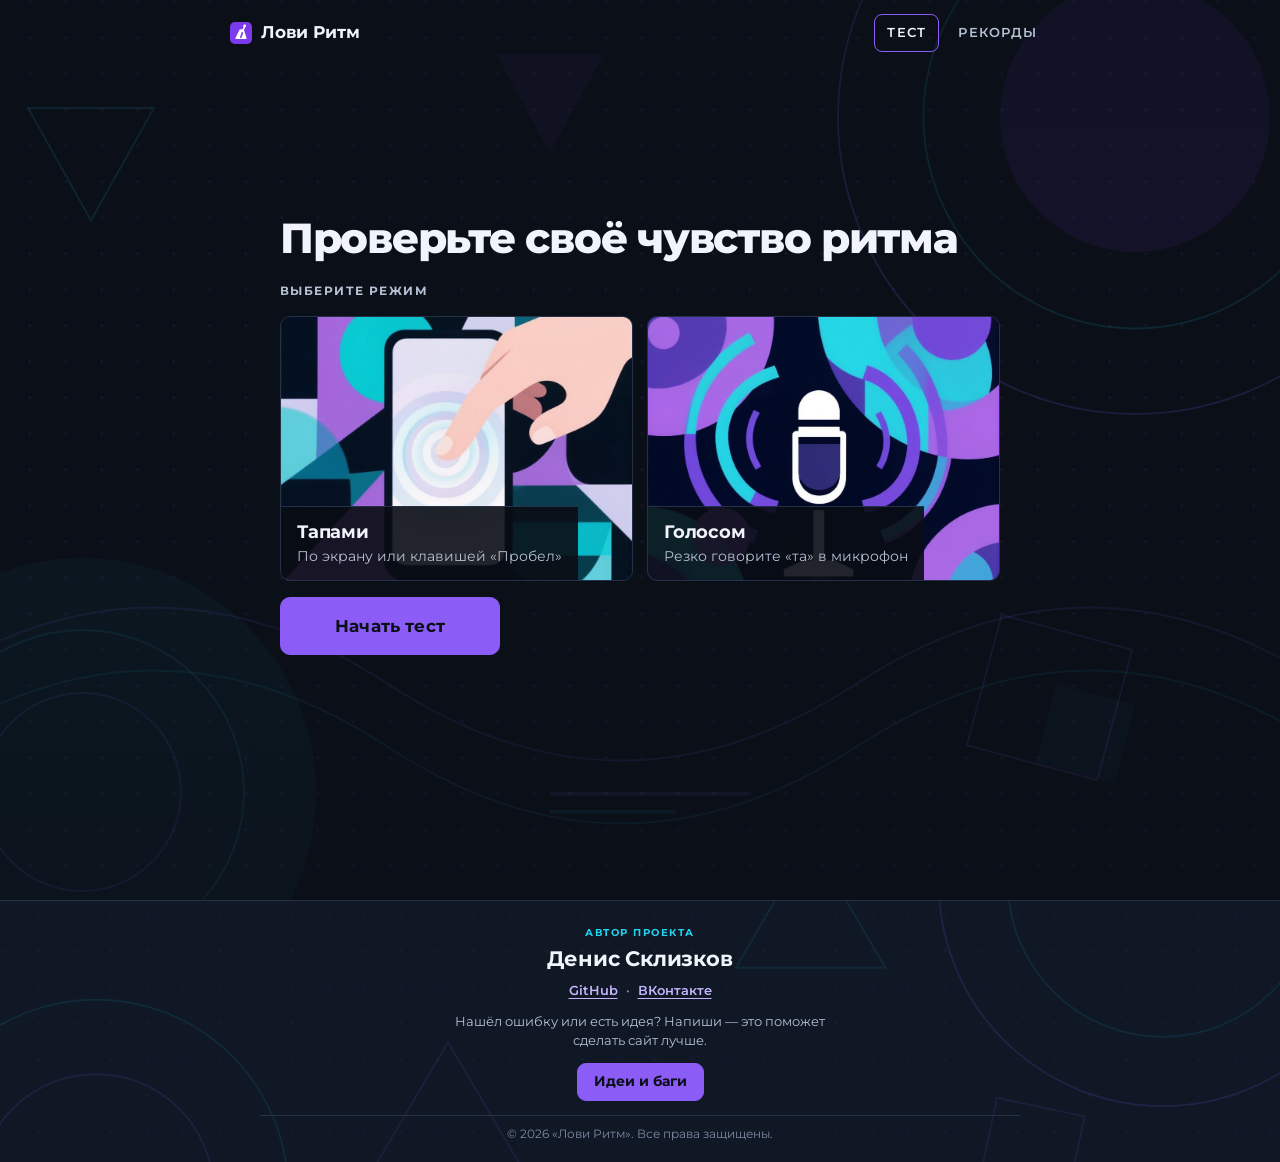
==== commit d878ad86: "Добавить результаты в рейтинг и сузить столбики графиков" ====
--- a/index.html
+++ b/index.html
@@ -36,7 +36,7 @@
   <meta name="twitter:image:alt" content="Лови Ритм — проверьте чувство ритма">
 
   <script type="application/ld+json">{"@context":"https://schema.org","@graph":[{"@type":"WebSite","@id":"https://loviritm.github.io/#website","url":"https://loviritm.github.io/","name":"Лови Ритм","description":"Онлайн-тест чувства ритма: тапами или голосом.","inLanguage":"ru-RU"},{"@type":"WebPage","@id":"https://loviritm.github.io/#webpage","url":"https://loviritm.github.io/","name":"Лови Ритм — проверь чувство ритма","description":"20 секунд: тапай или говори «та» в такт клику, а когда звук выключится — держи темп сам. Честная шкала до 1000 баллов.","isPartOf":{"@id":"https://loviritm.github.io/#website"},"inLanguage":"ru-RU"},{"@type":"WebApplication","@id":"https://loviritm.github.io/#app","name":"Лови Ритм — тест чувства ритма","url":"https://loviritm.github.io/","description":"20 секунд: тапай или говори «та» в такт клику, а когда звук выключится — держи темп сам. Честная шкала до 1000 баллов.","applicationCategory":"GameApplication","operatingSystem":"Any","browserRequirements":"Requires JavaScript","offers":{"@type":"Offer","price":"0","priceCurrency":"RUB"},"author":{"@type":"Person","name":"Денис Склизков","url":"https://github.com/denklin18-star"},"isPartOf":{"@id":"https://loviritm.github.io/#website"}}]}</script>
-  <link rel="stylesheet" href="/static/css/app.css?v=48">
+  <link rel="stylesheet" href="/static/css/app.css?v=49">
   
 </head>
 <body data-page="test">
@@ -163,7 +163,7 @@
 
   <script src="/static/js/online.js?v=2" defer></script>
   <script src="/static/js/analytics.js?v=1" defer></script>
-  <script src="/static/js/site.js?v=10" defer></script>
+  <script src="/static/js/site.js?v=11" defer></script>
   <script src="/static/js/feedback.js?v=5" defer></script>
   <script src="/static/js/voice-gate.js?v=4" defer></script><script src="/static/js/mic.js?v=4" defer></script><script src="/static/js/test.js?v=33" defer></script>
 </body>
--- a/static/css/app.css
+++ b/static/css/app.css
@@ -799,6 +799,22 @@
   font-weight: 600;
 }
 
+.table--rating .rating-result {
+  font-variant-numeric: tabular-nums;
+  white-space: nowrap;
+}
+
+.table--rating .rating-result b {
+  color: #c2b0ff;
+  font-size: 17px;
+  font-weight: 700;
+}
+
+.table--rating .rating-result__max {
+  color: var(--muted);
+  font-size: 11px;
+}
+
 .table--rating .rating-date {
   color: var(--muted);
   white-space: nowrap;
@@ -976,14 +992,28 @@
     grid-column: 3;
     grid-row: 1;
     align-self: center;
-    font-size: 12.5px;
+    font-size: 20px;
+    font-weight: 750;
+    text-align: right;
+    white-space: nowrap;
+  }
+
+  .table--rating td:nth-child(3)::before {
+    content: none;
+  }
+
+  .table--rating .rating-result b {
+    font-size: 20px;
+  }
+
+  .table--rating td:nth-child(4) {
+    grid-column: 2 / 4;
+    grid-row: 2;
+    font-size: 12px;
+    font-weight: 400;
     color: var(--muted);
     text-align: right;
     white-space: nowrap;
-  }
-
-  .table--rating td:nth-child(3)::before {
-    content: none;
   }
 }
 
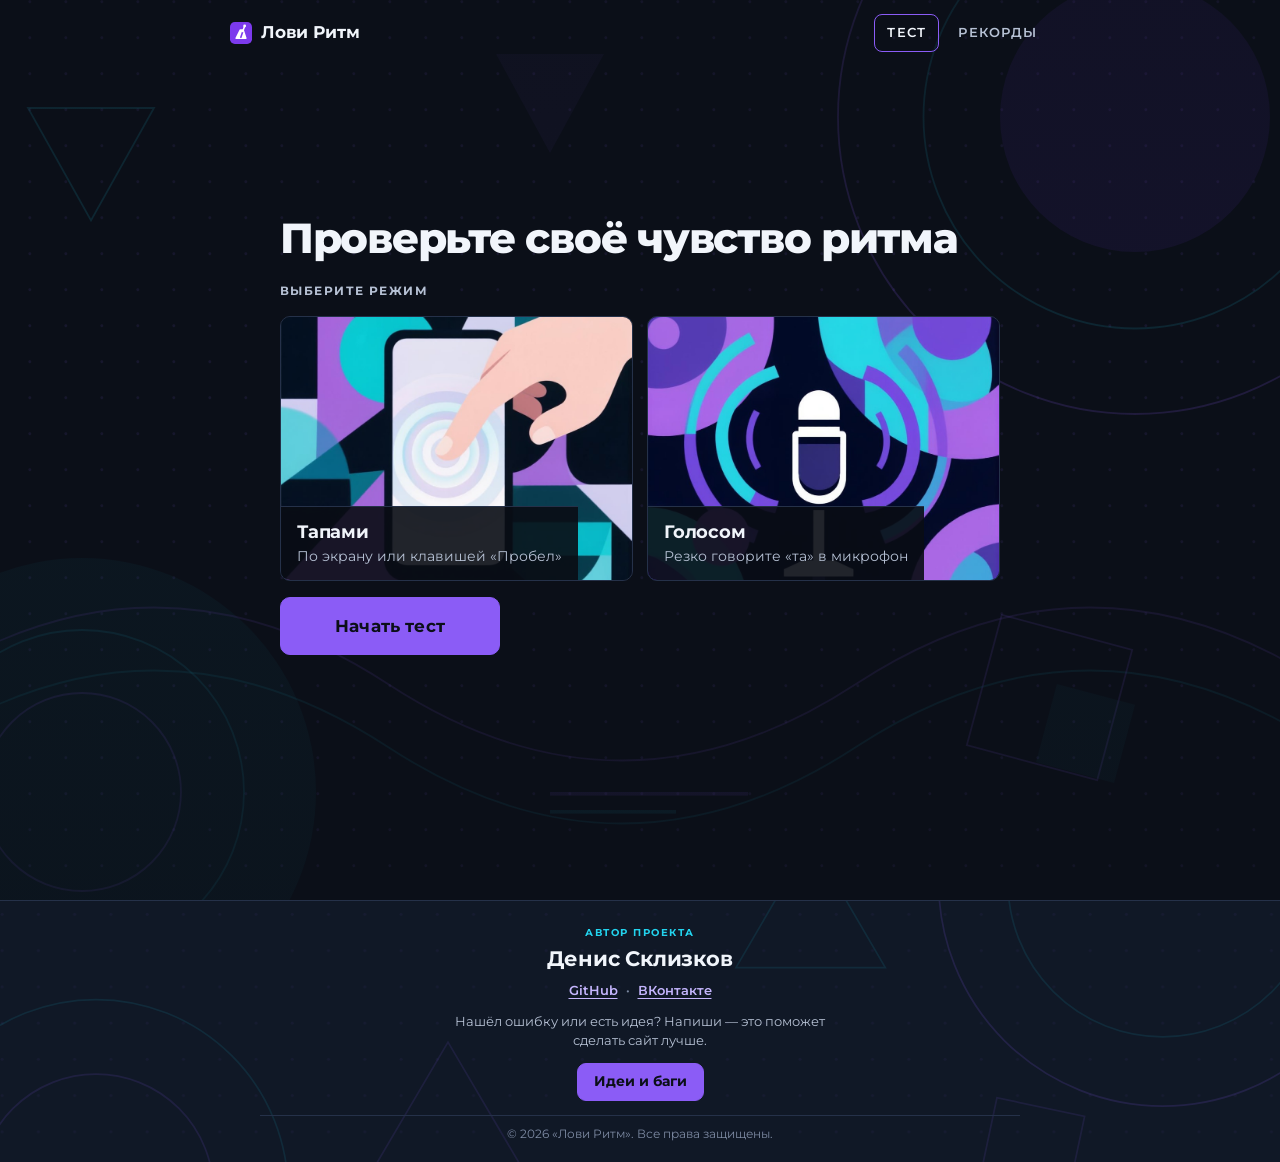
==== commit 318a2feb: "Убрать /1000 из таблицы рейтинга" ====
--- a/index.html
+++ b/index.html
@@ -36,7 +36,7 @@
   <meta name="twitter:image:alt" content="Лови Ритм — проверьте чувство ритма">
 
   <script type="application/ld+json">{"@context":"https://schema.org","@graph":[{"@type":"WebSite","@id":"https://loviritm.github.io/#website","url":"https://loviritm.github.io/","name":"Лови Ритм","description":"Онлайн-тест чувства ритма: тапами или голосом.","inLanguage":"ru-RU"},{"@type":"WebPage","@id":"https://loviritm.github.io/#webpage","url":"https://loviritm.github.io/","name":"Лови Ритм — проверь чувство ритма","description":"20 секунд: тапай или говори «та» в такт клику, а когда звук выключится — держи темп сам. Честная шкала до 1000 баллов.","isPartOf":{"@id":"https://loviritm.github.io/#website"},"inLanguage":"ru-RU"},{"@type":"WebApplication","@id":"https://loviritm.github.io/#app","name":"Лови Ритм — тест чувства ритма","url":"https://loviritm.github.io/","description":"20 секунд: тапай или говори «та» в такт клику, а когда звук выключится — держи темп сам. Честная шкала до 1000 баллов.","applicationCategory":"GameApplication","operatingSystem":"Any","browserRequirements":"Requires JavaScript","offers":{"@type":"Offer","price":"0","priceCurrency":"RUB"},"author":{"@type":"Person","name":"Денис Склизков","url":"https://github.com/denklin18-star"},"isPartOf":{"@id":"https://loviritm.github.io/#website"}}]}</script>
-  <link rel="stylesheet" href="/static/css/app.css?v=49">
+  <link rel="stylesheet" href="/static/css/app.css?v=50">
   
 </head>
 <body data-page="test">
@@ -163,7 +163,7 @@
 
   <script src="/static/js/online.js?v=2" defer></script>
   <script src="/static/js/analytics.js?v=1" defer></script>
-  <script src="/static/js/site.js?v=11" defer></script>
+  <script src="/static/js/site.js?v=12" defer></script>
   <script src="/static/js/feedback.js?v=5" defer></script>
   <script src="/static/js/voice-gate.js?v=4" defer></script><script src="/static/js/mic.js?v=4" defer></script><script src="/static/js/test.js?v=33" defer></script>
 </body>
--- a/static/css/app.css
+++ b/static/css/app.css
@@ -810,11 +810,6 @@
   font-weight: 700;
 }
 
-.table--rating .rating-result__max {
-  color: var(--muted);
-  font-size: 11px;
-}
-
 .table--rating .rating-date {
   color: var(--muted);
   white-space: nowrap;
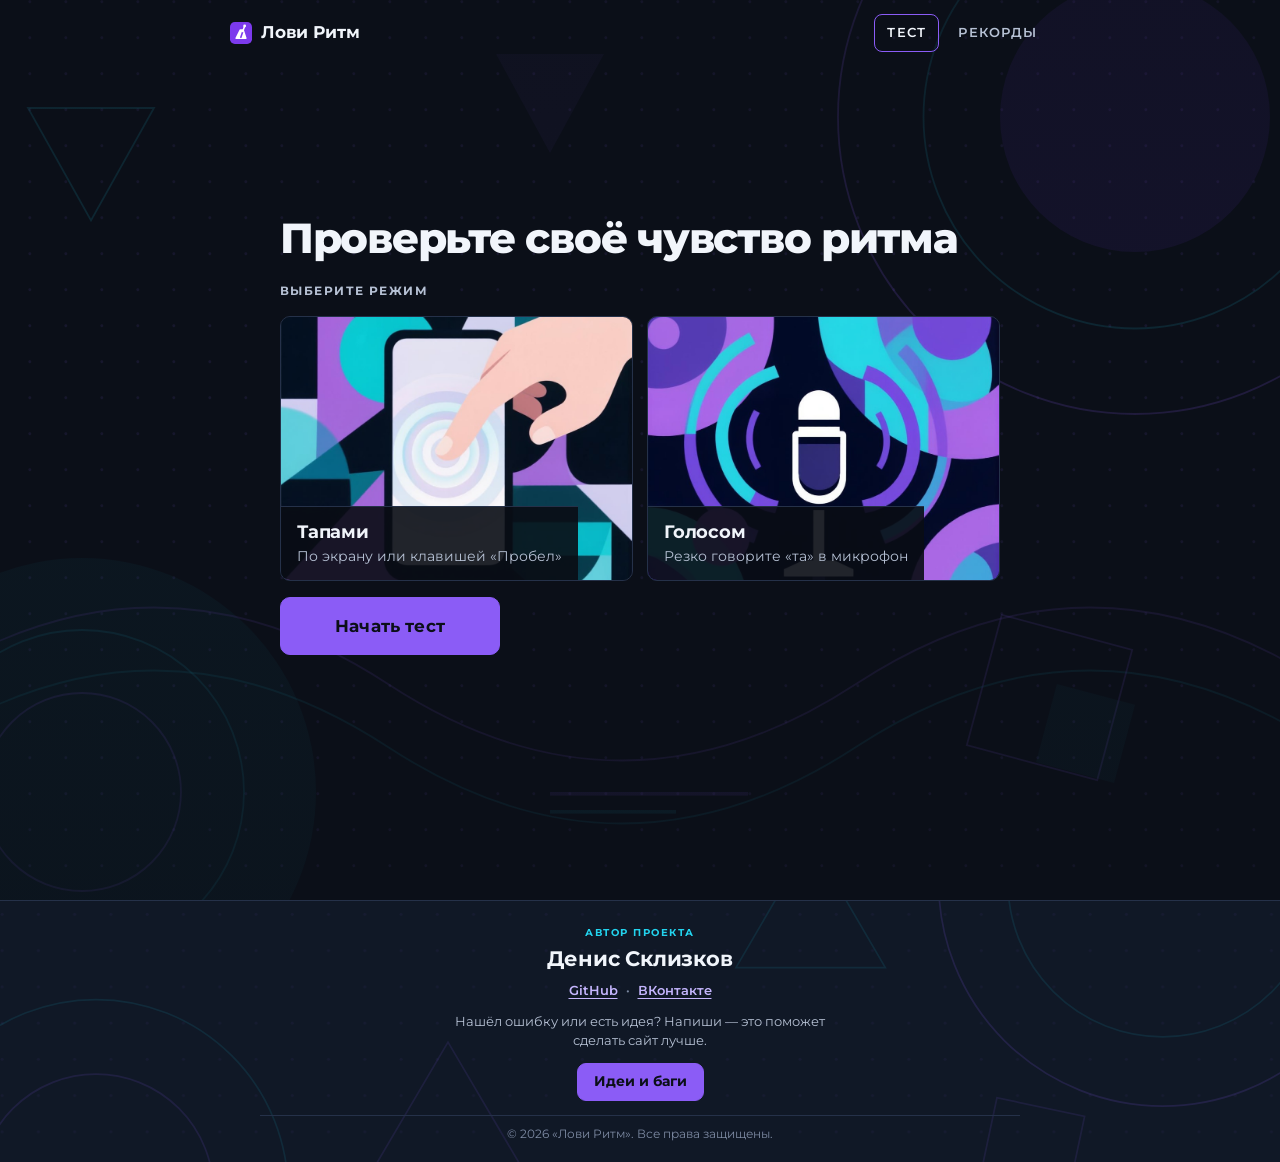
==== commit 8c47c41a: "Добавить антимат для имён" ====
--- a/index.html
+++ b/index.html
@@ -163,7 +163,7 @@
 
   <script src="/static/js/online.js?v=2" defer></script>
   <script src="/static/js/analytics.js?v=1" defer></script>
-  <script src="/static/js/site.js?v=12" defer></script>
+  <script src="/static/js/site.js?v=13" defer></script>
   <script src="/static/js/feedback.js?v=5" defer></script>
   <script src="/static/js/voice-gate.js?v=4" defer></script><script src="/static/js/mic.js?v=4" defer></script><script src="/static/js/test.js?v=33" defer></script>
 </body>
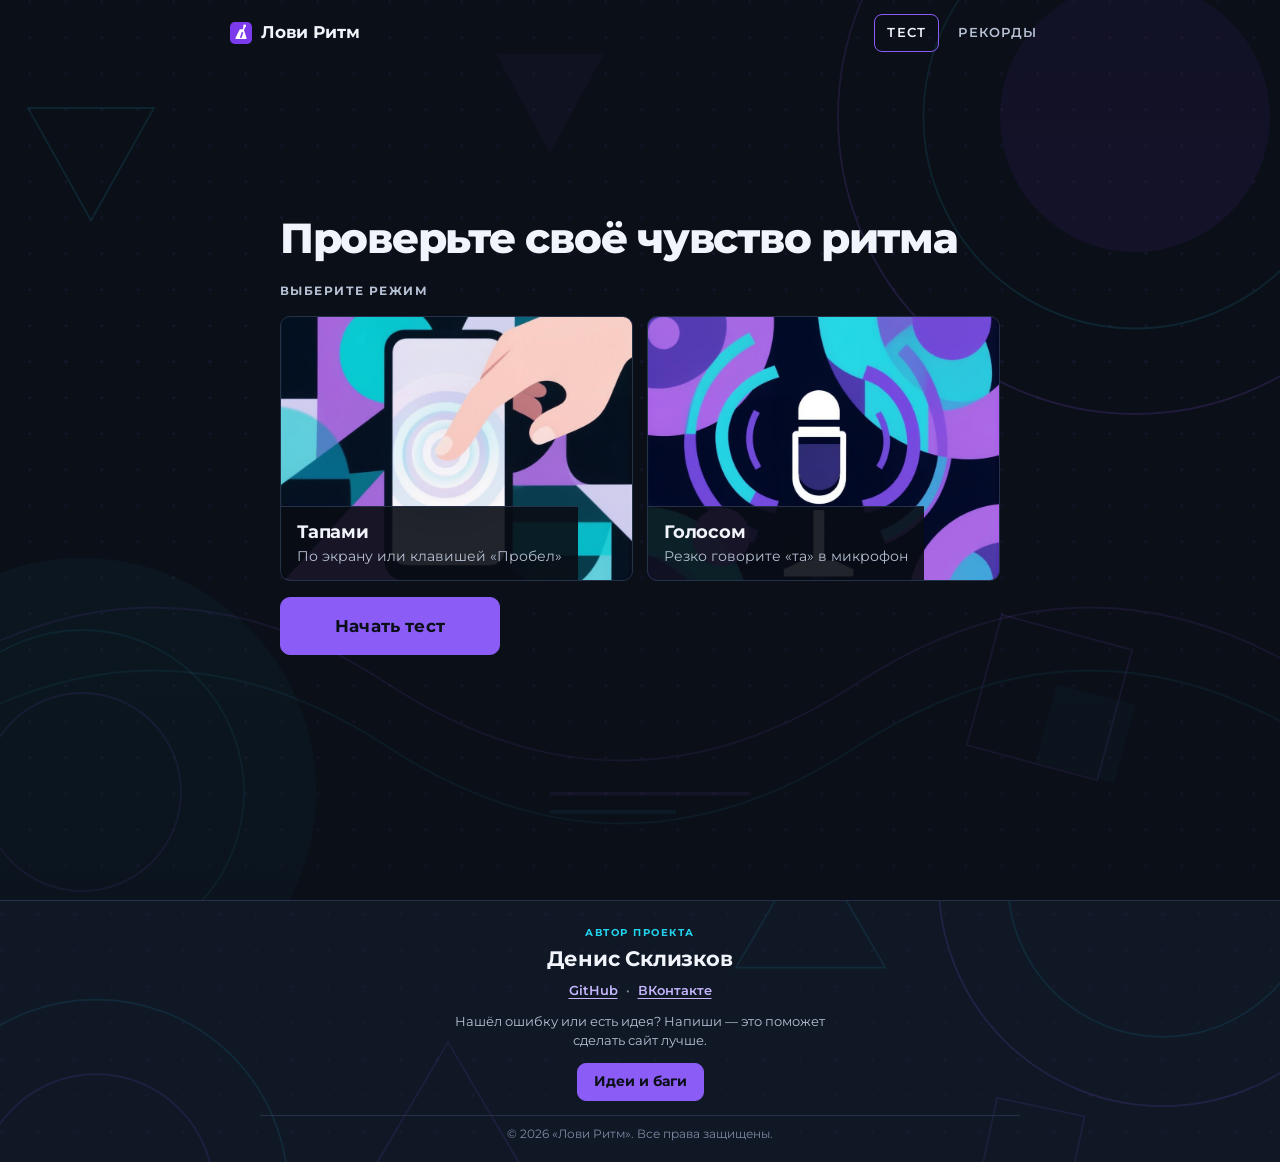
==== commit 834f2d0d: "Исправить наложение карточек режимов на планшетах" ====
--- a/index.html
+++ b/index.html
@@ -36,7 +36,7 @@
   <meta name="twitter:image:alt" content="Лови Ритм — проверьте чувство ритма">
 
   <script type="application/ld+json">{"@context":"https://schema.org","@graph":[{"@type":"WebSite","@id":"https://loviritm.github.io/#website","url":"https://loviritm.github.io/","name":"Лови Ритм","description":"Онлайн-тест чувства ритма: тапами или голосом.","inLanguage":"ru-RU"},{"@type":"WebPage","@id":"https://loviritm.github.io/#webpage","url":"https://loviritm.github.io/","name":"Лови Ритм — проверь чувство ритма","description":"20 секунд: тапай или говори «та» в такт клику, а когда звук выключится — держи темп сам. Честная шкала до 1000 баллов.","isPartOf":{"@id":"https://loviritm.github.io/#website"},"inLanguage":"ru-RU"},{"@type":"WebApplication","@id":"https://loviritm.github.io/#app","name":"Лови Ритм — тест чувства ритма","url":"https://loviritm.github.io/","description":"20 секунд: тапай или говори «та» в такт клику, а когда звук выключится — держи темп сам. Честная шкала до 1000 баллов.","applicationCategory":"GameApplication","operatingSystem":"Any","browserRequirements":"Requires JavaScript","offers":{"@type":"Offer","price":"0","priceCurrency":"RUB"},"author":{"@type":"Person","name":"Денис Склизков","url":"https://github.com/denklin18-star"},"isPartOf":{"@id":"https://loviritm.github.io/#website"}}]}</script>
-  <link rel="stylesheet" href="/static/css/app.css?v=50">
+  <link rel="stylesheet" href="/static/css/app.css?v=52">
   
 </head>
 <body data-page="test">
--- a/static/css/app.css
+++ b/static/css/app.css
@@ -333,6 +333,7 @@
 .modes {
   display: grid;
   grid-template-columns: repeat(auto-fit, minmax(230px, 1fr));
+  align-items: stretch;
   gap: 14px;
 }
 
@@ -341,6 +342,9 @@
   display: flex;
   flex-direction: column;
   justify-content: flex-end;
+  width: 100%;
+  max-width: 100%;
+  min-width: 0;
   overflow: hidden;
   padding: 0;
   min-height: 210px;
@@ -380,6 +384,7 @@
   position: relative;
   display: flex;
   flex-direction: column;
+  min-width: 0;
   gap: 3px;
   padding: 14px 16px;
   background: rgba(9, 13, 21, 0.9);
@@ -397,6 +402,7 @@
   font-size: var(--fs-small);
   line-height: 1.4;
   color: var(--dim);
+  overflow-wrap: anywhere;
   text-wrap: pretty;
 }
 
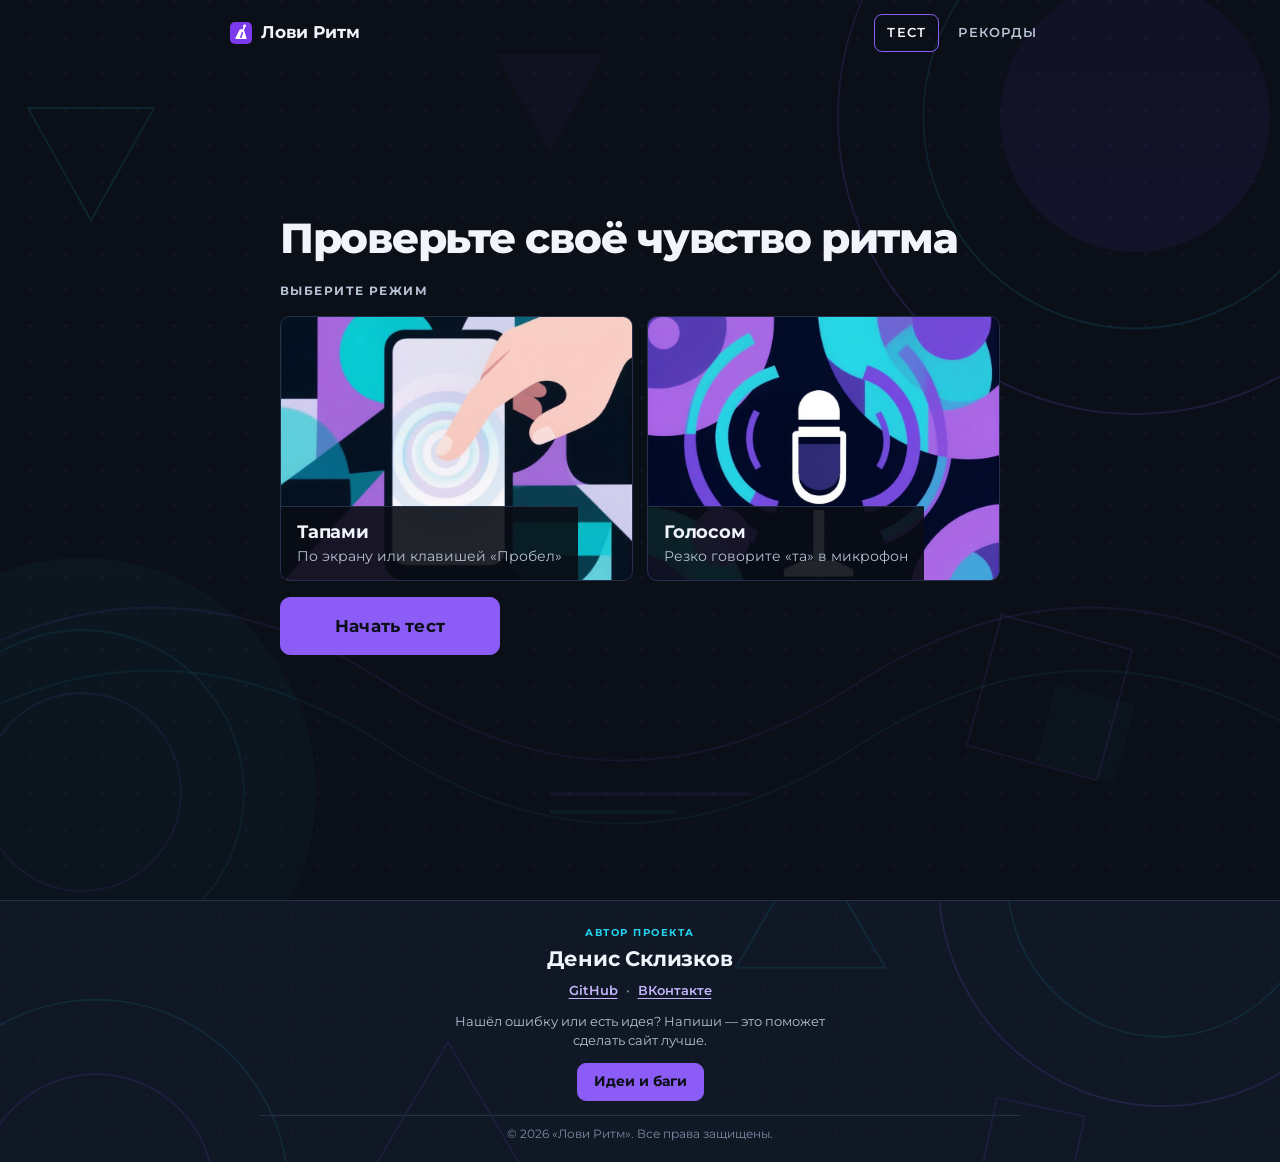
==== commit 4af17b69: "Добавить статистику за сегодня и сортировку рекордов" ====
--- a/index.html
+++ b/index.html
@@ -162,7 +162,7 @@
   </footer>
 
   <script src="/static/js/online.js?v=2" defer></script>
-  <script src="/static/js/analytics.js?v=1" defer></script>
+  <script src="/static/js/analytics.js?v=2" defer></script>
   <script src="/static/js/site.js?v=13" defer></script>
   <script src="/static/js/feedback.js?v=5" defer></script>
   <script src="/static/js/voice-gate.js?v=4" defer></script><script src="/static/js/mic.js?v=4" defer></script><script src="/static/js/test.js?v=33" defer></script>
